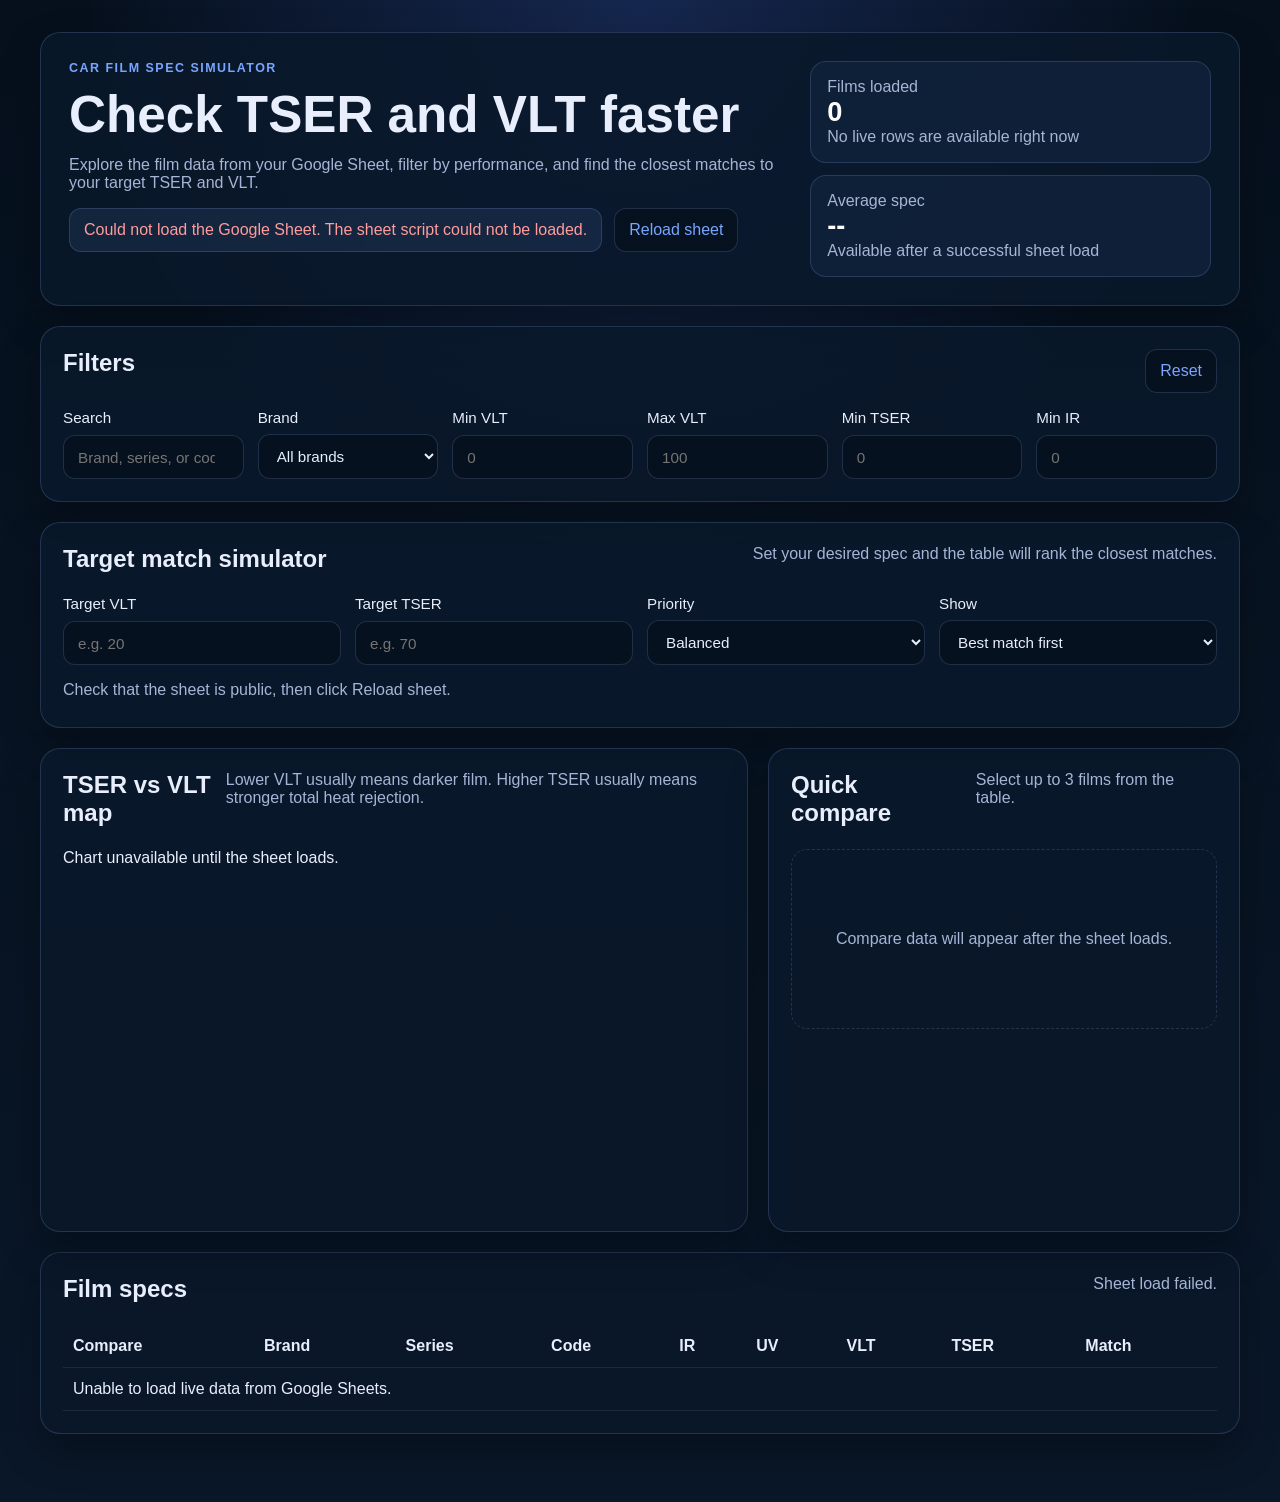
==== index.html @ b284c25b "Initial commit" ====
<!DOCTYPE html>
<html lang="en">
<head>
  <meta charset="UTF-8">
  <meta name="viewport" content="width=device-width, initial-scale=1.0">
  <title>Car Film Spec Checker</title>
  <link rel="stylesheet" href="styles.css">
</head>
<body>
  <main class="page">
    <section class="hero">
      <div>
        <p class="eyebrow">Car film spec simulator</p>
        <h1>Check TSER and VLT faster</h1>
        <p class="intro">
          Explore the film data from your Google Sheet, filter by performance, and find the closest matches to your target TSER and VLT.
        </p>
        <div class="data-source">
          <div id="dataStatus" class="data-status">Connecting to Google Sheets...</div>
          <button id="reloadData" class="ghost-button" type="button">Reload sheet</button>
        </div>
      </div>
      <div class="hero-stats" id="heroStats"></div>
    </section>

    <section class="panel controls">
      <div class="panel-heading">
        <h2>Filters</h2>
        <button id="resetFilters" class="ghost-button" type="button">Reset</button>
      </div>
      <div class="control-grid">
        <label>
          <span>Search</span>
          <input id="searchInput" type="search" placeholder="Brand, series, or code">
        </label>
        <label>
          <span>Brand</span>
          <select id="brandFilter">
            <option value="">All brands</option>
          </select>
        </label>
        <label>
          <span>Min VLT</span>
          <input id="minVlt" type="number" min="0" max="100" step="0.1" placeholder="0">
        </label>
        <label>
          <span>Max VLT</span>
          <input id="maxVlt" type="number" min="0" max="100" step="0.1" placeholder="100">
        </label>
        <label>
          <span>Min TSER</span>
          <input id="minTser" type="number" min="0" max="100" step="0.1" placeholder="0">
        </label>
        <label>
          <span>Min IR</span>
          <input id="minIr" type="number" min="0" max="100" step="0.1" placeholder="0">
        </label>
      </div>
    </section>

    <section class="panel matcher">
      <div class="panel-heading">
        <h2>Target match simulator</h2>
        <p>Set your desired spec and the table will rank the closest matches.</p>
      </div>
      <div class="control-grid">
        <label>
          <span>Target VLT</span>
          <input id="targetVlt" type="number" min="0" max="100" step="0.1" placeholder="e.g. 20">
        </label>
        <label>
          <span>Target TSER</span>
          <input id="targetTser" type="number" min="0" max="100" step="0.1" placeholder="e.g. 70">
        </label>
        <label>
          <span>Priority</span>
          <select id="priorityMode">
            <option value="balanced">Balanced</option>
            <option value="tser">Prefer TSER</option>
            <option value="vlt">Prefer VLT</option>
          </select>
        </label>
        <label>
          <span>Show</span>
          <select id="sortMode">
            <option value="match">Best match first</option>
            <option value="tser-desc">Highest TSER first</option>
            <option value="vlt-asc">Lowest VLT first</option>
            <option value="vlt-desc">Highest VLT first</option>
          </select>
        </label>
      </div>
      <div id="matchSummary" class="match-summary"></div>
    </section>

    <section class="insights-grid">
      <section class="panel">
        <div class="panel-heading">
          <h2>TSER vs VLT map</h2>
          <p>Lower VLT usually means darker film. Higher TSER usually means stronger total heat rejection.</p>
        </div>
        <div id="chart" class="chart"></div>
      </section>
      <section class="panel">
        <div class="panel-heading">
          <h2>Quick compare</h2>
          <p>Select up to 3 films from the table.</p>
        </div>
        <div id="comparePanel" class="compare-panel empty">No films selected yet.</div>
      </section>
    </section>

    <section class="panel">
      <div class="panel-heading">
        <h2>Film specs</h2>
        <p id="resultCount"></p>
      </div>
      <div class="table-wrap">
        <table>
          <thead>
            <tr>
              <th>Compare</th>
              <th>Brand</th>
              <th>Series</th>
              <th>Code</th>
              <th>IR</th>
              <th>UV</th>
              <th>VLT</th>
              <th>TSER</th>
              <th>Match</th>
            </tr>
          </thead>
          <tbody id="specTable"></tbody>
        </table>
      </div>
    </section>
  </main>

  <script src="app.js"></script>
</body>
</html>
---- styles.css ----
:root {
  color-scheme: dark;
  --bg: #07111f;
  --panel: rgba(10, 24, 43, 0.88);
  --panel-soft: rgba(17, 35, 61, 0.72);
  --border: rgba(150, 182, 255, 0.18);
  --text: #e8eefc;
  --muted: #a6b5d5;
  --accent: #78a6ff;
  --accent-strong: #4f86ff;
  --good: #4ed0a8;
  --warn: #ffd166;
  --shadow: 0 18px 40px rgba(0, 0, 0, 0.28);
}

* {
  box-sizing: border-box;
}

body {
  margin: 0;
  font-family: Inter, "Segoe UI", sans-serif;
  color: var(--text);
  background:
    radial-gradient(circle at top, rgba(77, 120, 255, 0.22), transparent 34%),
    linear-gradient(180deg, #06101d 0%, #091728 100%);
}

.page {
  width: min(1200px, calc(100% - 32px));
  margin: 0 auto;
  padding: 32px 0 48px;
}

.hero,
.panel {
  background: var(--panel);
  border: 1px solid var(--border);
  border-radius: 20px;
  box-shadow: var(--shadow);
}

.hero {
  display: grid;
  grid-template-columns: 1.8fr 1fr;
  gap: 20px;
  padding: 28px;
  margin-bottom: 20px;
}

.eyebrow {
  margin: 0 0 10px;
  text-transform: uppercase;
  letter-spacing: 0.12em;
  color: var(--accent);
  font-size: 0.78rem;
  font-weight: 700;
}

h1,
h2,
p {
  margin-top: 0;
}

h1 {
  font-size: clamp(2rem, 4vw, 3.3rem);
  margin-bottom: 12px;
}

.intro,
.panel-heading p,
#resultCount,
.match-summary,
.hero-stats .stat-label,
.hero-stats .stat-caption {
  color: var(--muted);
}

.data-source {
  display: flex;
  flex-wrap: wrap;
  align-items: center;
  gap: 12px;
}

.data-status {
  display: inline-flex;
  align-items: center;
  min-height: 44px;
  padding: 10px 14px;
  border-radius: 12px;
  background: rgba(120, 166, 255, 0.1);
  border: 1px solid var(--border);
  color: var(--text);
}

.data-status.loading {
  color: #c9d8ff;
}

.data-status.ready {
  color: var(--good);
}

.data-status.error {
  color: #ff9c9c;
}

.hero-stats {
  display: grid;
  gap: 12px;
}

.stat-card {
  padding: 16px;
  border-radius: 16px;
  background: var(--panel-soft);
  border: 1px solid var(--border);
}

.stat-value {
  display: block;
  font-size: 1.7rem;
  font-weight: 700;
  color: white;
}

.panel {
  padding: 22px;
  margin-bottom: 20px;
}

.panel-heading {
  display: flex;
  justify-content: space-between;
  gap: 12px;
  align-items: start;
  margin-bottom: 16px;
}

.panel-heading h2 {
  margin-bottom: 6px;
}

.control-grid {
  display: grid;
  grid-template-columns: repeat(auto-fit, minmax(150px, 1fr));
  gap: 14px;
}

label {
  display: grid;
  gap: 8px;
  font-size: 0.95rem;
}

input,
select,
button {
  width: 100%;
  border: 1px solid var(--border);
  border-radius: 12px;
  background: rgba(7, 17, 31, 0.9);
  color: var(--text);
  padding: 12px 14px;
  font: inherit;
}

button {
  cursor: pointer;
}

.ghost-button {
  width: auto;
  color: var(--accent);
}

.match-summary {
  margin-top: 16px;
  min-height: 24px;
}

.insights-grid {
  display: grid;
  grid-template-columns: 1.2fr 0.8fr;
  gap: 20px;
}

.chart {
  min-height: 360px;
}

.chart svg {
  width: 100%;
  height: 100%;
}

.compare-panel {
  display: grid;
  gap: 10px;
}

.compare-panel.empty {
  display: flex;
  min-height: 180px;
  align-items: center;
  justify-content: center;
  border: 1px dashed var(--border);
  border-radius: 16px;
  color: var(--muted);
}

.compare-card {
  background: var(--panel-soft);
  border: 1px solid var(--border);
  border-radius: 16px;
  padding: 16px;
}

.compare-card h3 {
  margin: 0 0 4px;
}

.compare-meta {
  color: var(--muted);
  margin-bottom: 10px;
}

.spec-grid {
  display: grid;
  grid-template-columns: repeat(2, minmax(0, 1fr));
  gap: 8px;
}

.spec-pill {
  border-radius: 999px;
  background: rgba(120, 166, 255, 0.12);
  color: white;
  padding: 8px 10px;
  font-size: 0.9rem;
}

.table-wrap {
  overflow: auto;
}

table {
  width: 100%;
  border-collapse: collapse;
  min-width: 860px;
}

th,
td {
  padding: 12px 10px;
  border-bottom: 1px solid rgba(255, 255, 255, 0.08);
  text-align: left;
}

tbody tr:hover {
  background: rgba(120, 166, 255, 0.08);
}

.match-badge {
  display: inline-flex;
  min-width: 74px;
  justify-content: center;
  padding: 6px 10px;
  border-radius: 999px;
  font-weight: 700;
}

.match-excellent {
  background: rgba(78, 208, 168, 0.15);
  color: var(--good);
}

.match-good {
  background: rgba(120, 166, 255, 0.15);
  color: #a6c3ff;
}

.match-fair {
  background: rgba(255, 209, 102, 0.15);
  color: var(--warn);
}

.axis-label,
.tick-label {
  fill: var(--muted);
  font-size: 12px;
}

.grid-line {
  stroke: rgba(255, 255, 255, 0.12);
  stroke-dasharray: 4 4;
}

.dot-label {
  fill: var(--text);
  font-size: 11px;
}

@media (max-width: 920px) {
  .hero,
  .insights-grid {
    grid-template-columns: 1fr;
  }
}
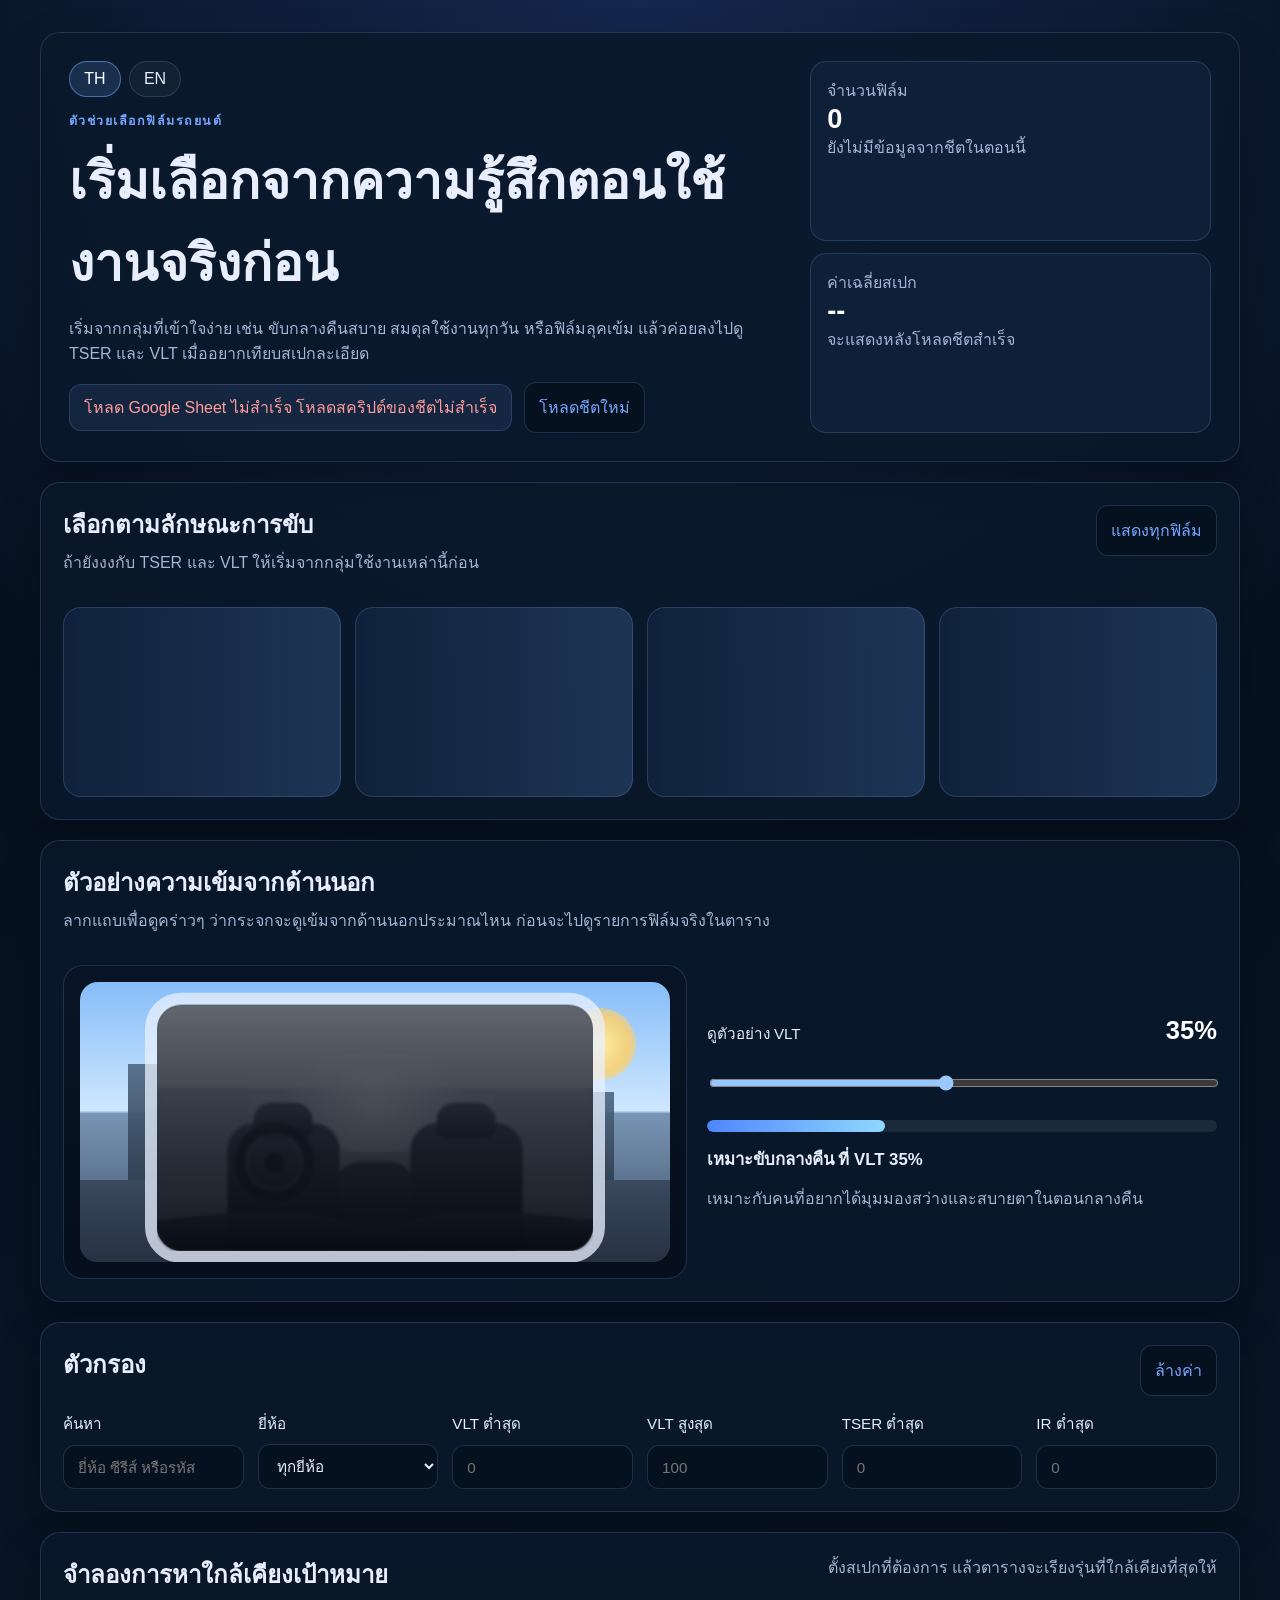
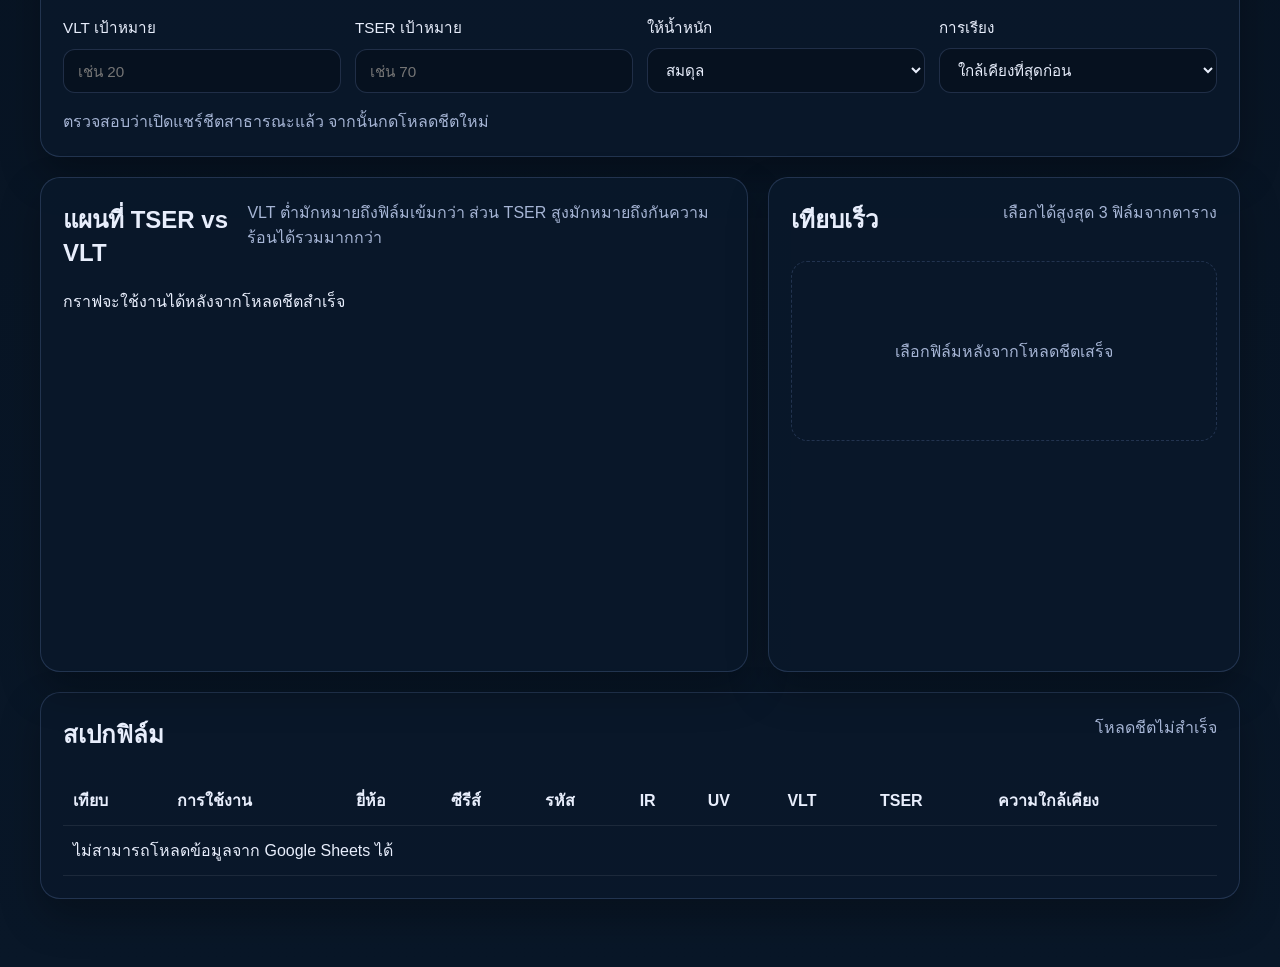
==== commit 3458dd1d: "Simplify film picker UX and remove QNAP POC" ====
--- a/index.html
+++ b/index.html
@@ -10,49 +10,111 @@
   <main class="page">
     <section class="hero">
       <div>
-        <p class="eyebrow">Car film spec simulator</p>
-        <h1>Check TSER and VLT faster</h1>
-        <p class="intro">
-          Explore the film data from your Google Sheet, filter by performance, and find the closest matches to your target TSER and VLT.
+        <div class="locale-switch" role="group" aria-label="Language switcher">
+          <button class="locale-button" type="button" data-locale="th">TH</button>
+          <button class="locale-button" type="button" data-locale="en">EN</button>
+        </div>
+        <p class="eyebrow" data-i18n="hero.eyebrow">Car film spec simulator</p>
+        <h1 data-i18n="hero.title">Pick film by driving feel first</h1>
+        <p class="intro" data-i18n="hero.intro">
+          Start with simple groups like night-friendly, balanced, or dark privacy film. Then drill into TSER and VLT only when you need exact specs.
         </p>
         <div class="data-source">
           <div id="dataStatus" class="data-status">Connecting to Google Sheets...</div>
-          <button id="reloadData" class="ghost-button" type="button">Reload sheet</button>
+          <button id="reloadData" class="ghost-button" type="button" data-i18n="actions.reloadSheet">Reload sheet</button>
         </div>
       </div>
       <div class="hero-stats" id="heroStats"></div>
     </section>
 
+    <section class="panel use-cases">
+      <div class="panel-heading">
+        <div>
+          <h2 data-i18n="useCases.heading">Pick by driving use</h2>
+          <p data-i18n="useCases.intro">Use these quick groups if TSER and VLT numbers still feel abstract.</p>
+        </div>
+        <button id="clearUseCase" class="ghost-button" type="button" data-i18n="actions.showAllFilms">Show all films</button>
+      </div>
+      <div id="useCaseGroups" class="use-case-grid"></div>
+    </section>
+
+    <section class="panel preview-panel">
+      <div class="panel-heading">
+        <div>
+          <h2 data-i18n="preview.heading">VLT outside preview</h2>
+          <p data-i18n="preview.intro">Drag the slider to estimate how dark the glass looks from outside before you compare the sheet rows.</p>
+        </div>
+      </div>
+      <div class="preview-layout">
+        <div class="preview-stage">
+          <div class="preview-scene" aria-hidden="true">
+            <div class="preview-sun"></div>
+            <div class="preview-building preview-building-a"></div>
+            <div class="preview-building preview-building-b"></div>
+            <div class="preview-road"></div>
+            <div class="preview-window-frame">
+              <div class="preview-interior" aria-hidden="true">
+                <div class="interior-headliner"></div>
+                <div class="interior-rear-glow"></div>
+                <div class="interior-seat interior-seat-left">
+                  <div class="seat-headrest"></div>
+                </div>
+                <div class="interior-seat interior-seat-right">
+                  <div class="seat-headrest"></div>
+                </div>
+                <div class="interior-console"></div>
+                <div class="interior-wheel"></div>
+                <div class="interior-dash"></div>
+              </div>
+              <div id="previewGlass" class="preview-glass"></div>
+            </div>
+          </div>
+        </div>
+        <div class="preview-controls">
+          <label class="preview-range-label" for="vltPreview">
+            <span data-i18n="preview.label">Preview VLT</span>
+            <strong id="vltPreviewValue">35%</strong>
+          </label>
+          <input id="vltPreview" type="range" min="5" max="70" step="1" value="35">
+          <div class="preview-meter" aria-hidden="true">
+            <div id="previewMeter" class="preview-meter-fill"></div>
+          </div>
+          <p id="vltPreviewLabel" class="preview-label"></p>
+          <p id="vltPreviewHint" class="preview-hint"></p>
+        </div>
+      </div>
+    </section>
+
     <section class="panel controls">
       <div class="panel-heading">
-        <h2>Filters</h2>
-        <button id="resetFilters" class="ghost-button" type="button">Reset</button>
+        <h2 data-i18n="filters.heading">Filters</h2>
+        <button id="resetFilters" class="ghost-button" type="button" data-i18n="actions.reset">Reset</button>
       </div>
       <div class="control-grid">
         <label>
-          <span>Search</span>
-          <input id="searchInput" type="search" placeholder="Brand, series, or code">
-        </label>
-        <label>
-          <span>Brand</span>
+          <span data-i18n="filters.search">Search</span>
+          <input id="searchInput" type="search" placeholder="Brand, series, or code" data-i18n-placeholder="filters.searchPlaceholder">
+        </label>
+        <label>
+          <span data-i18n="filters.brand">Brand</span>
           <select id="brandFilter">
-            <option value="">All brands</option>
+            <option value="" data-i18n="filters.allBrands">All brands</option>
           </select>
         </label>
         <label>
-          <span>Min VLT</span>
+          <span data-i18n="filters.minVlt">Min VLT</span>
           <input id="minVlt" type="number" min="0" max="100" step="0.1" placeholder="0">
         </label>
         <label>
-          <span>Max VLT</span>
+          <span data-i18n="filters.maxVlt">Max VLT</span>
           <input id="maxVlt" type="number" min="0" max="100" step="0.1" placeholder="100">
         </label>
         <label>
-          <span>Min TSER</span>
+          <span data-i18n="filters.minTser">Min TSER</span>
           <input id="minTser" type="number" min="0" max="100" step="0.1" placeholder="0">
         </label>
         <label>
-          <span>Min IR</span>
+          <span data-i18n="filters.minIr">Min IR</span>
           <input id="minIr" type="number" min="0" max="100" step="0.1" placeholder="0">
         </label>
       </div>
@@ -60,33 +122,33 @@
 
     <section class="panel matcher">
       <div class="panel-heading">
-        <h2>Target match simulator</h2>
-        <p>Set your desired spec and the table will rank the closest matches.</p>
+        <h2 data-i18n="matcher.heading">Target match simulator</h2>
+        <p data-i18n="matcher.intro">Set your desired spec and the table will rank the closest matches.</p>
       </div>
       <div class="control-grid">
         <label>
-          <span>Target VLT</span>
-          <input id="targetVlt" type="number" min="0" max="100" step="0.1" placeholder="e.g. 20">
-        </label>
-        <label>
-          <span>Target TSER</span>
-          <input id="targetTser" type="number" min="0" max="100" step="0.1" placeholder="e.g. 70">
-        </label>
-        <label>
-          <span>Priority</span>
+          <span data-i18n="matcher.targetVlt">Target VLT</span>
+          <input id="targetVlt" type="number" min="0" max="100" step="0.1" placeholder="e.g. 20" data-i18n-placeholder="matcher.targetVltPlaceholder">
+        </label>
+        <label>
+          <span data-i18n="matcher.targetTser">Target TSER</span>
+          <input id="targetTser" type="number" min="0" max="100" step="0.1" placeholder="e.g. 70" data-i18n-placeholder="matcher.targetTserPlaceholder">
+        </label>
+        <label>
+          <span data-i18n="matcher.priority">Priority</span>
           <select id="priorityMode">
-            <option value="balanced">Balanced</option>
-            <option value="tser">Prefer TSER</option>
-            <option value="vlt">Prefer VLT</option>
+            <option value="balanced" data-i18n="matcher.priorityBalanced">Balanced</option>
+            <option value="tser" data-i18n="matcher.priorityTser">Prefer TSER</option>
+            <option value="vlt" data-i18n="matcher.priorityVlt">Prefer VLT</option>
           </select>
         </label>
         <label>
-          <span>Show</span>
+          <span data-i18n="matcher.show">Show</span>
           <select id="sortMode">
-            <option value="match">Best match first</option>
-            <option value="tser-desc">Highest TSER first</option>
-            <option value="vlt-asc">Lowest VLT first</option>
-            <option value="vlt-desc">Highest VLT first</option>
+            <option value="match" data-i18n="matcher.sortMatch">Best match first</option>
+            <option value="tser-desc" data-i18n="matcher.sortTserDesc">Highest TSER first</option>
+            <option value="vlt-asc" data-i18n="matcher.sortVltAsc">Lowest VLT first</option>
+            <option value="vlt-desc" data-i18n="matcher.sortVltDesc">Highest VLT first</option>
           </select>
         </label>
       </div>
@@ -96,38 +158,39 @@
     <section class="insights-grid">
       <section class="panel">
         <div class="panel-heading">
-          <h2>TSER vs VLT map</h2>
-          <p>Lower VLT usually means darker film. Higher TSER usually means stronger total heat rejection.</p>
+          <h2 data-i18n="chart.heading">TSER vs VLT map</h2>
+          <p data-i18n="chart.intro">Lower VLT usually means darker film. Higher TSER usually means stronger total heat rejection.</p>
         </div>
         <div id="chart" class="chart"></div>
       </section>
       <section class="panel">
         <div class="panel-heading">
-          <h2>Quick compare</h2>
-          <p>Select up to 3 films from the table.</p>
-        </div>
-        <div id="comparePanel" class="compare-panel empty">No films selected yet.</div>
+          <h2 data-i18n="compare.heading">Quick compare</h2>
+          <p data-i18n="compare.intro">Select up to 3 films from the table.</p>
+        </div>
+        <div id="comparePanel" class="compare-panel empty" data-i18n="compare.empty">No films selected yet.</div>
       </section>
     </section>
 
     <section class="panel">
       <div class="panel-heading">
-        <h2>Film specs</h2>
+        <h2 data-i18n="table.heading">Film specs</h2>
         <p id="resultCount"></p>
       </div>
       <div class="table-wrap">
         <table>
           <thead>
             <tr>
-              <th>Compare</th>
-              <th>Brand</th>
-              <th>Series</th>
-              <th>Code</th>
+              <th data-i18n="table.compare">Compare</th>
+              <th data-i18n="table.use">Use</th>
+              <th data-i18n="table.brand">Brand</th>
+              <th data-i18n="table.series">Series</th>
+              <th data-i18n="table.code">Code</th>
               <th>IR</th>
               <th>UV</th>
               <th>VLT</th>
               <th>TSER</th>
-              <th>Match</th>
+              <th data-i18n="table.match">Match</th>
             </tr>
           </thead>
           <tbody id="specTable"></tbody>
--- a/styles.css
+++ b/styles.css
@@ -84,6 +84,26 @@
   gap: 12px;
 }
 
+.locale-switch {
+  display: inline-flex;
+  gap: 8px;
+  margin-bottom: 14px;
+}
+
+.locale-button {
+  width: auto;
+  min-width: 52px;
+  padding: 8px 12px;
+  border-radius: 999px;
+  background: rgba(255, 255, 255, 0.04);
+}
+
+.locale-button.active {
+  border-color: rgba(120, 166, 255, 0.55);
+  background: rgba(120, 166, 255, 0.16);
+  color: white;
+}
+
 .data-status {
   display: inline-flex;
   align-items: center;
@@ -129,6 +149,272 @@
 .panel {
   padding: 22px;
   margin-bottom: 20px;
+}
+
+.use-case-grid {
+  display: grid;
+  grid-template-columns: repeat(auto-fit, minmax(220px, 1fr));
+  gap: 14px;
+}
+
+.use-case-card {
+  display: grid;
+  gap: 10px;
+  text-align: left;
+  padding: 18px;
+  border-radius: 18px;
+  border: 1px solid var(--border);
+  background: linear-gradient(180deg, rgba(18, 37, 63, 0.9), rgba(9, 20, 36, 0.95));
+  transition: transform 180ms ease, border-color 180ms ease, box-shadow 180ms ease;
+}
+
+.use-case-card:hover,
+.use-case-card.active {
+  transform: translateY(-2px);
+  border-color: rgba(120, 166, 255, 0.5);
+  box-shadow: 0 14px 28px rgba(0, 0, 0, 0.22);
+}
+
+.use-case-card strong {
+  font-size: 1.05rem;
+}
+
+.use-case-range,
+.use-case-count {
+  color: var(--accent);
+  font-size: 0.85rem;
+  font-weight: 700;
+}
+
+.use-case-summary,
+.use-case-samples,
+.empty-copy {
+  color: var(--muted);
+  line-height: 1.5;
+}
+
+.skeleton-card {
+  min-height: 190px;
+  background: linear-gradient(90deg, rgba(18, 37, 63, 0.8), rgba(33, 58, 94, 0.9), rgba(18, 37, 63, 0.8));
+  background-size: 220% 100%;
+  animation: shimmer 1.8s linear infinite;
+}
+
+.preview-layout {
+  display: grid;
+  grid-template-columns: minmax(0, 1.1fr) minmax(280px, 0.9fr);
+  gap: 20px;
+  align-items: center;
+}
+
+.preview-stage {
+  padding: 16px;
+  border-radius: 20px;
+  border: 1px solid var(--border);
+  background: linear-gradient(180deg, rgba(9, 20, 36, 0.7), rgba(6, 14, 26, 0.92));
+}
+
+.preview-scene {
+  position: relative;
+  min-height: 280px;
+  overflow: hidden;
+  border-radius: 18px;
+  background: linear-gradient(180deg, #86bdf8 0%, #cfe7ff 46%, #7895b5 47%, #3e4d63 100%);
+}
+
+.preview-sun {
+  position: absolute;
+  top: 26px;
+  right: 34px;
+  width: 72px;
+  height: 72px;
+  border-radius: 50%;
+  background: radial-gradient(circle, rgba(255, 236, 163, 0.98) 0%, rgba(255, 209, 102, 0.84) 55%, rgba(255, 209, 102, 0) 100%);
+}
+
+.preview-building {
+  position: absolute;
+  bottom: 78px;
+  width: 120px;
+  background: linear-gradient(180deg, rgba(75, 99, 125, 0.88), rgba(48, 63, 82, 0.96));
+}
+
+.preview-building-a {
+  left: 48px;
+  height: 120px;
+}
+
+.preview-building-b {
+  right: 56px;
+  height: 92px;
+}
+
+.preview-road {
+  position: absolute;
+  inset: auto 0 0;
+  height: 82px;
+  background: linear-gradient(180deg, #3b495e 0%, #263142 100%);
+}
+
+.preview-window-frame {
+  position: absolute;
+  left: 50%;
+  top: 52%;
+  transform: translate(-50%, -50%);
+  width: min(82%, 460px);
+  aspect-ratio: 1.7 / 1;
+  border-radius: 36px;
+  border: 12px solid rgba(233, 241, 255, 0.76);
+  box-shadow: inset 0 0 0 5px rgba(12, 20, 33, 0.45);
+  overflow: hidden;
+}
+
+.preview-interior {
+  position: absolute;
+  inset: 0;
+  background:
+    linear-gradient(180deg, rgba(234, 239, 247, 0.96) 0%, rgba(178, 188, 202, 0.94) 34%, rgba(116, 128, 145, 0.96) 100%);
+}
+
+.interior-headliner,
+.interior-rear-glow,
+.interior-seat,
+.interior-console,
+.interior-wheel,
+.interior-dash,
+.seat-headrest {
+  position: absolute;
+}
+
+.interior-headliner {
+  inset: 0 0 auto;
+  height: 34%;
+  background: linear-gradient(180deg, rgba(249, 251, 255, 0.94), rgba(214, 221, 232, 0.86));
+}
+
+.interior-rear-glow {
+  left: 50%;
+  top: 20%;
+  width: 54%;
+  height: 40%;
+  transform: translateX(-50%);
+  border-radius: 50%;
+  background: radial-gradient(circle, rgba(255, 255, 255, 0.7) 0%, rgba(235, 242, 252, 0.5) 36%, rgba(235, 242, 252, 0) 72%);
+}
+
+.interior-seat {
+  bottom: -2%;
+  width: 26%;
+  height: 54%;
+  border-radius: 28px 28px 18px 18px;
+  background: linear-gradient(180deg, rgba(73, 84, 102, 0.96), rgba(30, 37, 49, 0.98));
+  box-shadow: inset 0 0 0 2px rgba(255, 255, 255, 0.08);
+}
+
+.interior-seat-left {
+  left: 16%;
+}
+
+.interior-seat-right {
+  right: 16%;
+}
+
+.seat-headrest {
+  left: 50%;
+  top: -15%;
+  width: 52%;
+  height: 26%;
+  transform: translateX(-50%);
+  border-radius: 18px 18px 10px 10px;
+  background: linear-gradient(180deg, rgba(88, 99, 118, 0.96), rgba(45, 53, 67, 0.98));
+}
+
+.interior-console {
+  left: 50%;
+  bottom: -4%;
+  width: 18%;
+  height: 40%;
+  transform: translateX(-50%);
+  border-radius: 24px 24px 10px 10px;
+  background: linear-gradient(180deg, rgba(70, 78, 93, 0.96), rgba(27, 32, 44, 0.98));
+}
+
+.interior-wheel {
+  left: 18%;
+  bottom: 20%;
+  width: 18%;
+  aspect-ratio: 1;
+  border-radius: 50%;
+  border: 10px solid rgba(40, 46, 58, 0.98);
+  box-shadow: inset 0 0 0 4px rgba(152, 163, 179, 0.16);
+}
+
+.interior-wheel::before {
+  content: "";
+  position: absolute;
+  left: 50%;
+  top: 50%;
+  width: 34%;
+  height: 34%;
+  transform: translate(-50%, -50%);
+  border-radius: 50%;
+  background: rgba(35, 41, 51, 0.96);
+}
+
+.interior-dash {
+  inset: auto 0 0;
+  height: 24%;
+  background: linear-gradient(180deg, rgba(83, 94, 110, 0.84), rgba(33, 39, 49, 0.98));
+  clip-path: polygon(0 48%, 16% 36%, 28% 32%, 38% 40%, 46% 56%, 54% 56%, 62% 40%, 72% 32%, 84% 36%, 100% 48%, 100% 100%, 0 100%);
+}
+
+.preview-glass {
+  position: absolute;
+  inset: 0;
+  background: linear-gradient(180deg, rgba(16, 22, 34, 0.65), rgba(4, 8, 16, 0.82));
+  backdrop-filter: blur(1.5px);
+}
+
+.preview-controls {
+  display: grid;
+  gap: 14px;
+}
+
+.preview-range-label {
+  display: flex;
+  justify-content: space-between;
+  align-items: baseline;
+  gap: 12px;
+}
+
+.preview-range-label strong {
+  font-size: 1.6rem;
+  color: white;
+}
+
+.preview-meter {
+  height: 12px;
+  border-radius: 999px;
+  background: rgba(255, 255, 255, 0.08);
+  overflow: hidden;
+}
+
+.preview-meter-fill {
+  height: 100%;
+  width: 35%;
+  border-radius: inherit;
+  background: linear-gradient(90deg, var(--accent-strong), #8fd8ff);
+}
+
+.preview-label {
+  margin-bottom: 0;
+  font-size: 1.05rem;
+  font-weight: 700;
+}
+
+.preview-hint {
+  color: var(--muted);
+  line-height: 1.6;
 }
 
 .panel-heading {
@@ -227,6 +513,10 @@
   margin-bottom: 10px;
 }
 
+.compare-tag-row {
+  margin-bottom: 12px;
+}
+
 .spec-grid {
   display: grid;
   grid-template-columns: repeat(2, minmax(0, 1fr));
@@ -248,7 +538,7 @@
 table {
   width: 100%;
   border-collapse: collapse;
-  min-width: 860px;
+  min-width: 980px;
 }
 
 th,
@@ -286,6 +576,37 @@
   color: var(--warn);
 }
 
+.use-case-badge {
+  display: inline-flex;
+  align-items: center;
+  justify-content: center;
+  padding: 6px 10px;
+  border-radius: 999px;
+  font-size: 0.82rem;
+  font-weight: 700;
+  white-space: nowrap;
+}
+
+.use-case-night {
+  background: rgba(78, 208, 168, 0.16);
+  color: #7af0c6;
+}
+
+.use-case-balanced {
+  background: rgba(120, 166, 255, 0.16);
+  color: #b5cbff;
+}
+
+.use-case-dark {
+  background: rgba(255, 209, 102, 0.16);
+  color: #ffe09a;
+}
+
+.use-case-privacy {
+  background: rgba(247, 140, 107, 0.16);
+  color: #ffc1a9;
+}
+
 .axis-label,
 .tick-label {
   fill: var(--muted);
@@ -302,9 +623,29 @@
   font-size: 11px;
 }
 
+button:disabled {
+  opacity: 0.55;
+  cursor: not-allowed;
+}
+
+@keyframes shimmer {
+  from {
+    background-position: 0% 0;
+  }
+
+  to {
+    background-position: 200% 0;
+  }
+}
+
 @media (max-width: 920px) {
   .hero,
-  .insights-grid {
+  .insights-grid,
+  .preview-layout {
     grid-template-columns: 1fr;
   }
-}
+
+  .preview-window-frame {
+    width: calc(100% - 28px);
+  }
+}
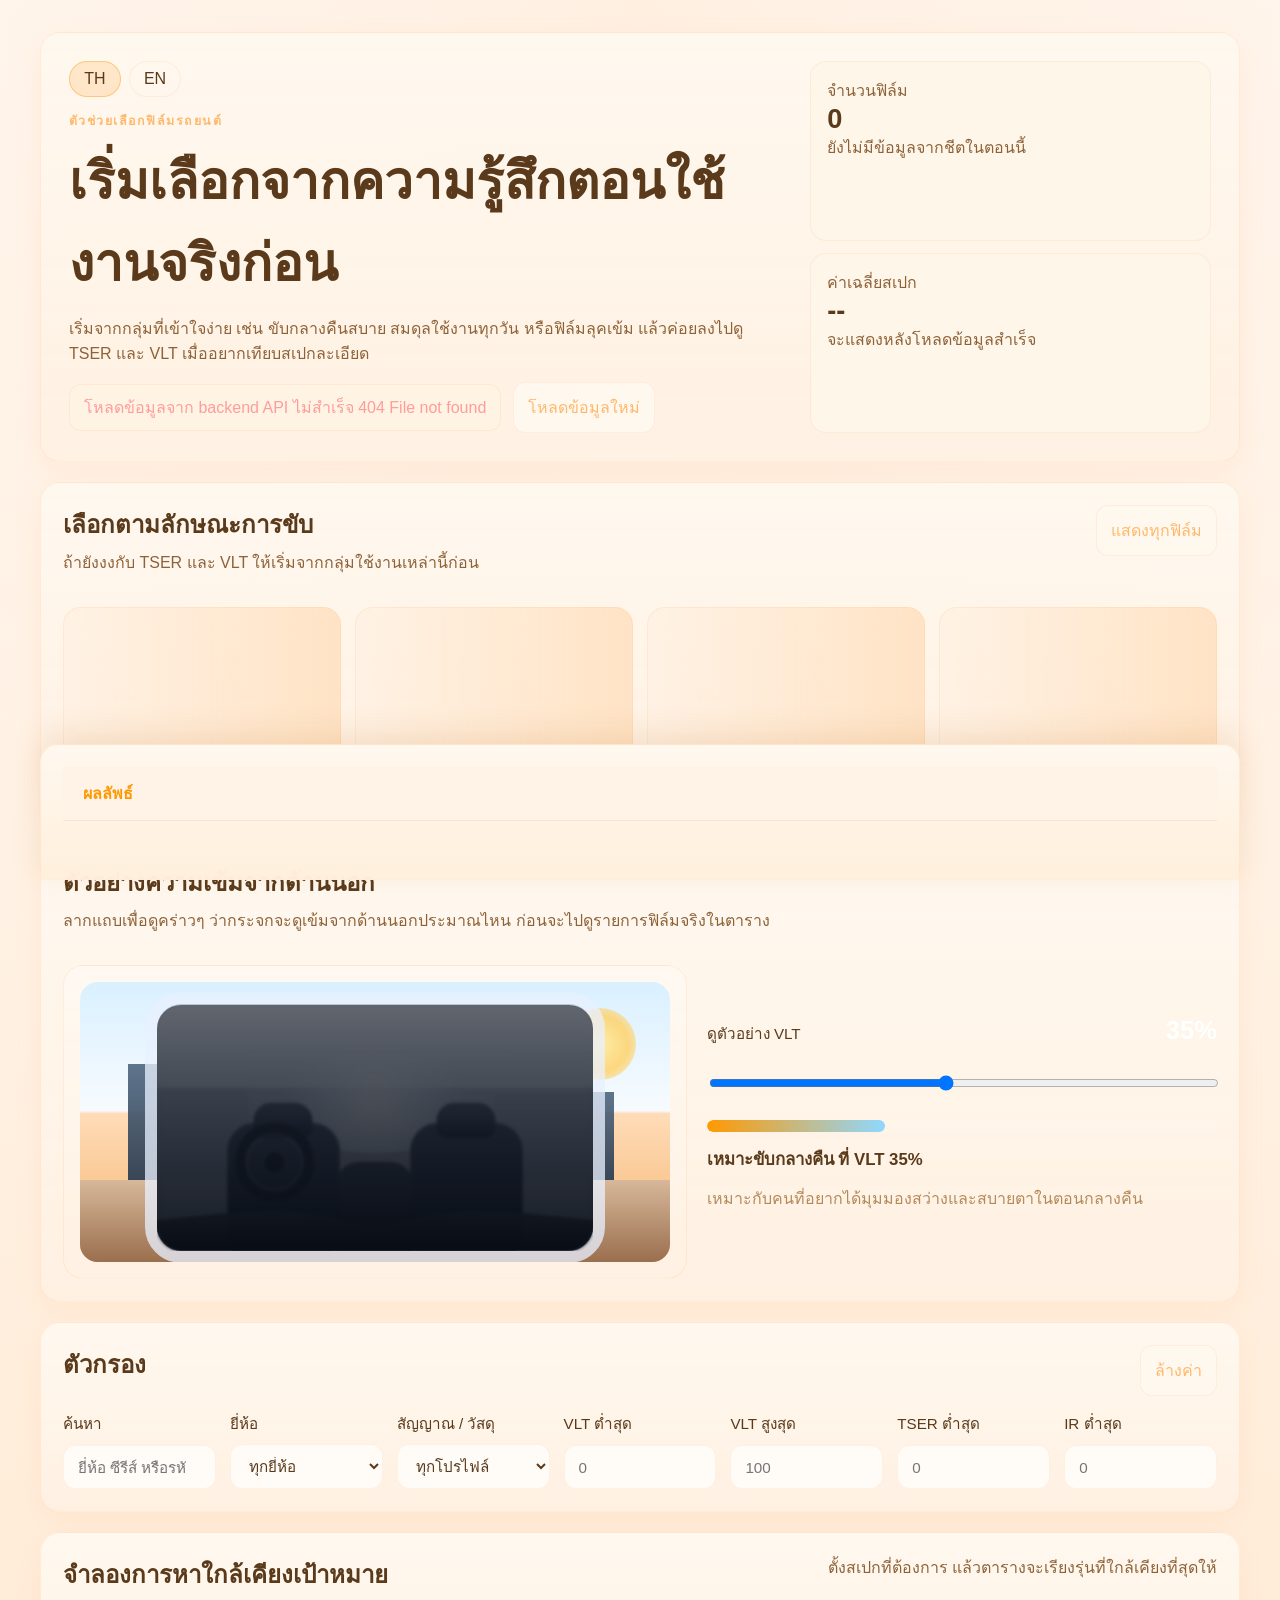
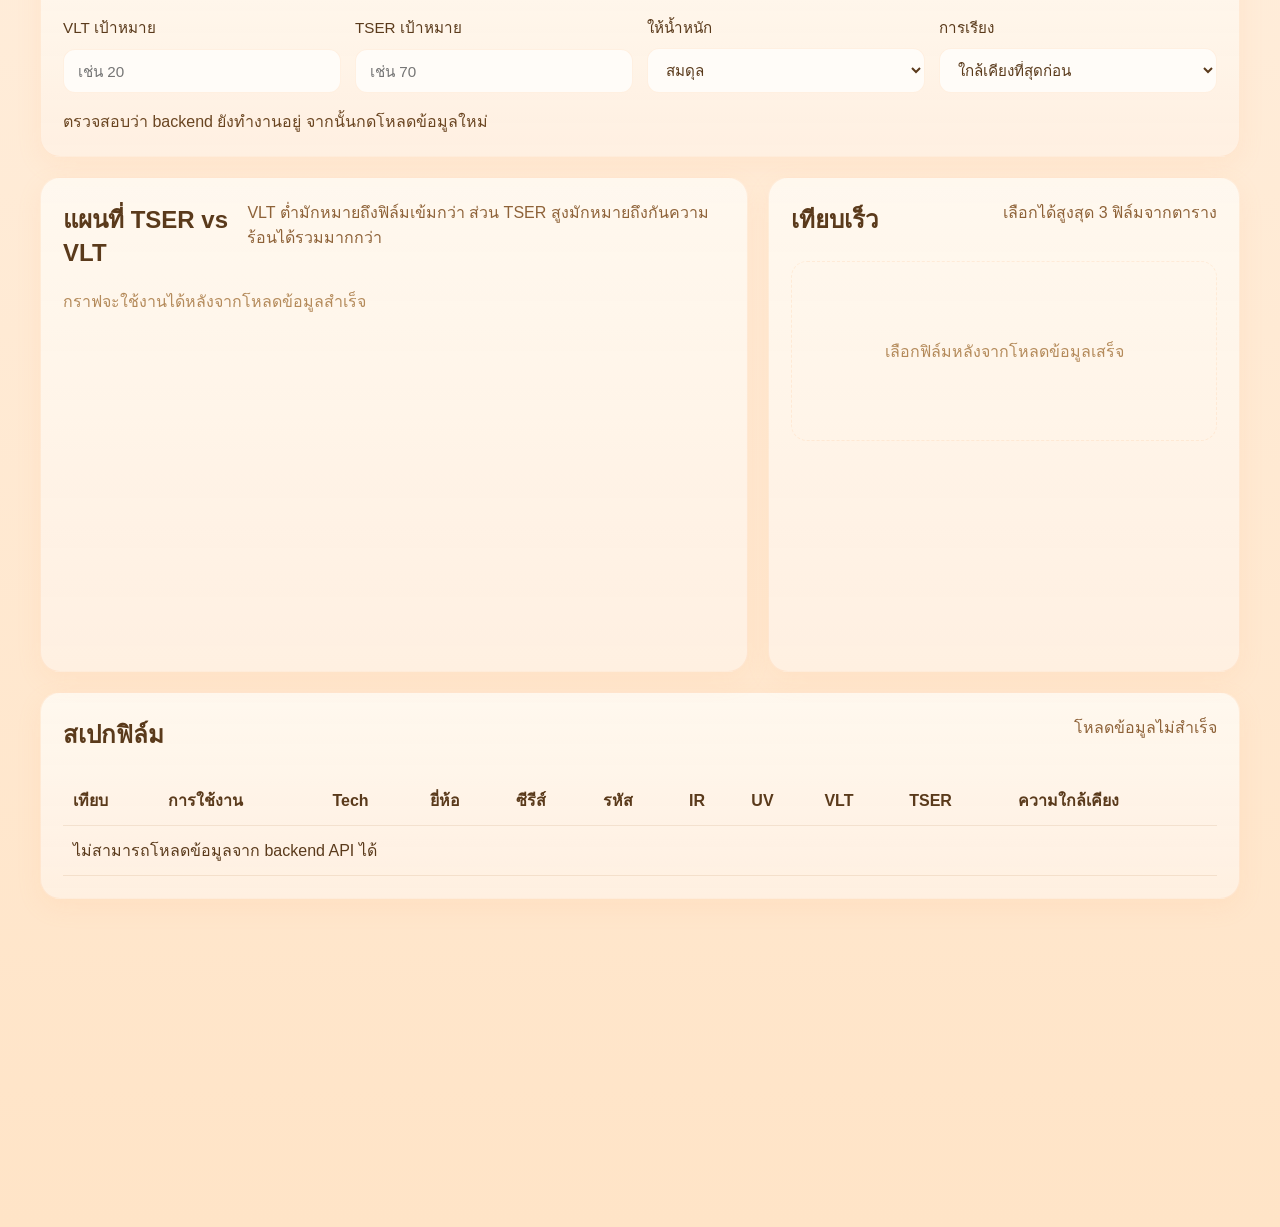
==== commit afa0a65e: "Connect frontend to backend API" ====
--- a/index.html
+++ b/index.html
@@ -20,8 +20,8 @@
           Start with simple groups like night-friendly, balanced, or dark privacy film. Then drill into TSER and VLT only when you need exact specs.
         </p>
         <div class="data-source">
-          <div id="dataStatus" class="data-status">Connecting to Google Sheets...</div>
-          <button id="reloadData" class="ghost-button" type="button" data-i18n="actions.reloadSheet">Reload sheet</button>
+          <div id="dataStatus" class="data-status">Connecting to backend API...</div>
+          <button id="reloadData" class="ghost-button" type="button" data-i18n="actions.reloadSheet">Reload data</button>
         </div>
       </div>
       <div class="hero-stats" id="heroStats"></div>
@@ -102,6 +102,16 @@
           </select>
         </label>
         <label>
+          <span data-i18n="filters.signalProfile">Signal / Material</span>
+          <select id="signalFilter">
+            <option value="" data-i18n="filters.allSignalProfiles">All signal profiles</option>
+            <option value="signal-friendly" data-i18n="filters.signalFriendly">Signal / GPS friendly</option>
+            <option value="ceramic" data-i18n="filters.ceramic">Ceramic</option>
+            <option value="ceramic100" data-i18n="filters.ceramic100">Ceramic 100%</option>
+            <option value="metalized" data-i18n="filters.metalized">Metalized</option>
+          </select>
+        </label>
+        <label>
           <span data-i18n="filters.minVlt">Min VLT</span>
           <input id="minVlt" type="number" min="0" max="100" step="0.1" placeholder="0">
         </label>
@@ -183,6 +193,7 @@
             <tr>
               <th data-i18n="table.compare">Compare</th>
               <th data-i18n="table.use">Use</th>
+              <th data-i18n="table.tech">Tech</th>
               <th data-i18n="table.brand">Brand</th>
               <th data-i18n="table.series">Series</th>
               <th data-i18n="table.code">Code</th>
@@ -196,8 +207,16 @@
           <tbody id="specTable"></tbody>
         </table>
       </div>
+      <div id="specCards" class="spec-cards"></div>
     </section>
   </main>
+
+  <section class="panel result-collapse" id="resultCollapsePanel">
+    <details id="resultCollapseDetails" open>
+      <summary>ผลลัพธ์</summary>
+      <div id="collapseResultContent" class="collapse-result-content"></div>
+    </details>
+  </section>
 
   <script src="app.js"></script>
 </body>
--- a/styles.css
+++ b/styles.css
@@ -1,16 +1,16 @@
 :root {
-  color-scheme: dark;
-  --bg: #07111f;
-  --panel: rgba(10, 24, 43, 0.88);
-  --panel-soft: rgba(17, 35, 61, 0.72);
-  --border: rgba(150, 182, 255, 0.18);
-  --text: #e8eefc;
-  --muted: #a6b5d5;
-  --accent: #78a6ff;
-  --accent-strong: #4f86ff;
+  color-scheme: light;
+  --bg: #fff7f0;
+  --panel: rgba(255, 236, 217, 0.92);
+  --panel-soft: rgba(255, 243, 227, 0.82);
+  --border: rgba(255, 183, 120, 0.18);
+  --text: #5a3a1b;
+  --muted: #b48a5a;
+  --accent: #ffb86b;
+  --accent-strong: #ff9900;
   --good: #4ed0a8;
   --warn: #ffd166;
-  --shadow: 0 18px 40px rgba(0, 0, 0, 0.28);
+  --shadow: 0 8px 24px rgba(255, 183, 120, 0.12);
 }
 
 * {
@@ -22,8 +22,9 @@
   font-family: Inter, "Segoe UI", sans-serif;
   color: var(--text);
   background:
-    radial-gradient(circle at top, rgba(77, 120, 255, 0.22), transparent 34%),
-    linear-gradient(180deg, #06101d 0%, #091728 100%);
+    radial-gradient(circle at top, rgba(255, 183, 120, 0.12), transparent 34%),
+    linear-gradient(180deg, #fff7f0 0%, #ffe4c7 100%);
+  padding-bottom: 260px;
 }
 
 .page {
@@ -34,7 +35,7 @@
 
 .hero,
 .panel {
-  background: var(--panel);
+  background: linear-gradient(180deg, rgba(255, 248, 239, 0.98), rgba(255, 240, 226, 0.94));
   border: 1px solid var(--border);
   border-radius: 20px;
   box-shadow: var(--shadow);
@@ -74,7 +75,7 @@
 .match-summary,
 .hero-stats .stat-label,
 .hero-stats .stat-caption {
-  color: var(--muted);
+  color: #8e6238;
 }
 
 .data-source {
@@ -99,9 +100,9 @@
 }
 
 .locale-button.active {
-  border-color: rgba(120, 166, 255, 0.55);
-  background: rgba(120, 166, 255, 0.16);
-  color: white;
+  border-color: rgba(255, 153, 0, 0.4);
+  background: rgba(255, 185, 107, 0.28);
+  color: var(--text);
 }
 
 .data-status {
@@ -110,13 +111,13 @@
   min-height: 44px;
   padding: 10px 14px;
   border-radius: 12px;
-  background: rgba(120, 166, 255, 0.1);
+  background: rgba(255, 243, 227, 0.96);
   border: 1px solid var(--border);
   color: var(--text);
 }
 
 .data-status.loading {
-  color: #c9d8ff;
+  color: #9a6c3d;
 }
 
 .data-status.ready {
@@ -135,7 +136,7 @@
 .stat-card {
   padding: 16px;
   border-radius: 16px;
-  background: var(--panel-soft);
+  background: rgba(255, 246, 234, 0.94);
   border: 1px solid var(--border);
 }
 
@@ -143,7 +144,7 @@
   display: block;
   font-size: 1.7rem;
   font-weight: 700;
-  color: white;
+  color: var(--text);
 }
 
 .panel {
@@ -164,15 +165,15 @@
   padding: 18px;
   border-radius: 18px;
   border: 1px solid var(--border);
-  background: linear-gradient(180deg, rgba(18, 37, 63, 0.9), rgba(9, 20, 36, 0.95));
+  background: linear-gradient(180deg, rgba(255, 250, 244, 0.98), rgba(255, 240, 226, 0.92));
   transition: transform 180ms ease, border-color 180ms ease, box-shadow 180ms ease;
 }
 
 .use-case-card:hover,
 .use-case-card.active {
   transform: translateY(-2px);
-  border-color: rgba(120, 166, 255, 0.5);
-  box-shadow: 0 14px 28px rgba(0, 0, 0, 0.22);
+  border-color: rgba(255, 153, 0, 0.38);
+  box-shadow: 0 14px 28px rgba(193, 124, 48, 0.14);
 }
 
 .use-case-card strong {
@@ -195,7 +196,7 @@
 
 .skeleton-card {
   min-height: 190px;
-  background: linear-gradient(90deg, rgba(18, 37, 63, 0.8), rgba(33, 58, 94, 0.9), rgba(18, 37, 63, 0.8));
+  background: linear-gradient(90deg, rgba(255, 240, 226, 0.72), rgba(255, 224, 191, 0.92), rgba(255, 240, 226, 0.72));
   background-size: 220% 100%;
   animation: shimmer 1.8s linear infinite;
 }
@@ -211,7 +212,7 @@
   padding: 16px;
   border-radius: 20px;
   border: 1px solid var(--border);
-  background: linear-gradient(180deg, rgba(9, 20, 36, 0.7), rgba(6, 14, 26, 0.92));
+  background: linear-gradient(180deg, rgba(255, 249, 241, 0.98), rgba(255, 240, 226, 0.94));
 }
 
 .preview-scene {
@@ -219,7 +220,7 @@
   min-height: 280px;
   overflow: hidden;
   border-radius: 18px;
-  background: linear-gradient(180deg, #86bdf8 0%, #cfe7ff 46%, #7895b5 47%, #3e4d63 100%);
+  background: linear-gradient(180deg, #d9f0ff 0%, #f7fbff 46%, #ffdcb8 47%, #f3b36c 100%);
 }
 
 .preview-sun {
@@ -253,7 +254,7 @@
   position: absolute;
   inset: auto 0 0;
   height: 82px;
-  background: linear-gradient(180deg, #3b495e 0%, #263142 100%);
+  background: linear-gradient(180deg, #d7b89a 0%, #9a6f4e 100%);
 }
 
 .preview-window-frame {
@@ -447,7 +448,7 @@
   width: 100%;
   border: 1px solid var(--border);
   border-radius: 12px;
-  background: rgba(7, 17, 31, 0.9);
+  background: rgba(255, 252, 248, 0.98);
   color: var(--text);
   padding: 12px 14px;
   font: inherit;
@@ -460,11 +461,13 @@
 .ghost-button {
   width: auto;
   color: var(--accent);
+  background: rgba(255, 248, 239, 0.98);
 }
 
 .match-summary {
   margin-top: 16px;
   min-height: 24px;
+  color: #6a4521;
 }
 
 .insights-grid {
@@ -480,6 +483,43 @@
 .chart svg {
   width: 100%;
   height: 100%;
+  display: block;
+}
+
+.chart-shell {
+  overflow-x: auto;
+  padding-bottom: 8px;
+}
+
+.chart-hint {
+  margin: 14px 0 0;
+  color: var(--muted);
+}
+
+.chart-meta-panel {
+  display: grid;
+  gap: 12px;
+  margin-top: 14px;
+  padding: 16px;
+  border-radius: 16px;
+  border: 1px solid var(--border);
+  background: rgba(255, 248, 239, 0.98);
+}
+
+.chart-hit-area {
+  cursor: pointer;
+}
+
+.chart-compare-button {
+  justify-self: start;
+}
+
+.chart-skeleton {
+  min-height: 320px;
+  border-radius: 18px;
+  background: linear-gradient(90deg, rgba(255, 240, 226, 0.72), rgba(255, 224, 191, 0.92), rgba(255, 240, 226, 0.72));
+  background-size: 220% 100%;
+  animation: shimmer 1.8s linear infinite;
 }
 
 .compare-panel {
@@ -498,7 +538,7 @@
 }
 
 .compare-card {
-  background: var(--panel-soft);
+  background: rgba(255, 248, 239, 0.98);
   border: 1px solid var(--border);
   border-radius: 16px;
   padding: 16px;
@@ -525,14 +565,72 @@
 
 .spec-pill {
   border-radius: 999px;
-  background: rgba(120, 166, 255, 0.12);
-  color: white;
+  background: rgba(255, 232, 204, 0.9);
+  color: var(--text);
   padding: 8px 10px;
   font-size: 0.9rem;
 }
 
 .table-wrap {
   overflow: auto;
+}
+
+.spec-cards {
+  display: none;
+  gap: 12px;
+}
+
+.spec-card {
+  display: grid;
+  gap: 12px;
+  padding: 16px;
+  border-radius: 16px;
+  border: 1px solid var(--border);
+  background: var(--panel-soft);
+}
+
+.spec-card-header {
+  display: flex;
+  justify-content: space-between;
+  align-items: start;
+  gap: 12px;
+}
+
+.spec-card-title {
+  font-size: 1.05rem;
+  font-weight: 700;
+}
+
+.spec-card-subtitle {
+  margin-top: 4px;
+  color: var(--muted);
+}
+
+.spec-card-toggle {
+  display: inline-flex;
+  align-items: center;
+  gap: 8px;
+}
+
+.spec-card-toggle input {
+  width: 18px;
+  height: 18px;
+  padding: 0;
+}
+
+.spec-card-tags {
+  display: flex;
+  flex-wrap: wrap;
+  gap: 8px;
+}
+
+.spec-grid-mobile {
+  grid-template-columns: repeat(2, minmax(0, 1fr));
+}
+
+.spec-card-match {
+  display: flex;
+  justify-content: flex-start;
 }
 
 table {
@@ -544,12 +642,24 @@
 th,
 td {
   padding: 12px 10px;
-  border-bottom: 1px solid rgba(255, 255, 255, 0.08);
+  border-bottom: 1px solid rgba(176, 120, 63, 0.14);
   text-align: left;
 }
 
 tbody tr:hover {
-  background: rgba(120, 166, 255, 0.08);
+  background: rgba(255, 231, 204, 0.72);
+}
+
+.table-skeleton-row td {
+  border-bottom: none;
+}
+
+.table-skeleton-line {
+  height: 42px;
+  border-radius: 12px;
+  background: linear-gradient(90deg, rgba(255, 240, 226, 0.72), rgba(255, 224, 191, 0.92), rgba(255, 240, 226, 0.72));
+  background-size: 220% 100%;
+  animation: shimmer 1.8s linear infinite;
 }
 
 .match-badge {
@@ -607,14 +717,131 @@
   color: #ffc1a9;
 }
 
+.tech-badge,
+.tech-empty,
+.cell-muted {
+  display: inline-flex;
+  align-items: center;
+  justify-content: center;
+  padding: 6px 10px;
+  border-radius: 999px;
+  font-size: 0.78rem;
+  line-height: 1.2;
+}
+
+.tech-badge {
+  margin-right: 6px;
+  margin-bottom: 6px;
+  border: 1px solid rgba(255, 255, 255, 0.08);
+}
+
+.tech-empty,
+.cell-muted {
+  color: var(--muted);
+  background: rgba(255, 255, 255, 0.04);
+}
+
+.tech-ceramic,
+.tech-ceramic100 {
+  background: rgba(120, 166, 255, 0.12);
+  color: #c6d9ff;
+}
+
+.tech-signalFriendly {
+  background: rgba(78, 208, 168, 0.14);
+  color: #91f0cf;
+}
+
+.tech-metalized {
+  background: rgba(247, 140, 107, 0.14);
+  color: #ffc1a9;
+}
+
 .axis-label,
 .tick-label {
   fill: var(--muted);
   font-size: 12px;
 }
 
+.result-collapse {
+  position: fixed;
+  left: 50%;
+  bottom: 0;
+  transform: translateX(-50%);
+  width: min(1200px, calc(100% - 24px));
+  z-index: 1000;
+  border-radius: 18px 18px 0 0;
+  border-bottom-left-radius: 0;
+  border-bottom-right-radius: 0;
+  background: linear-gradient(180deg, rgba(255, 248, 239, 0.99), rgba(255, 239, 219, 0.98));
+  box-shadow: 0 -10px 30px rgba(193, 124, 48, 0.16);
+  overflow: hidden;
+}
+
+.result-collapse details {
+  width: 100%;
+}
+
+.result-collapse summary {
+  list-style: none;
+  cursor: pointer;
+  padding: 14px 20px;
+  font-weight: 800;
+  color: var(--accent-strong);
+  background: rgba(255, 244, 232, 0.95);
+  border-bottom: 1px solid rgba(176, 120, 63, 0.12);
+}
+
+.result-collapse summary::-webkit-details-marker {
+  display: none;
+}
+
+.result-collapse[open] summary {
+  border-bottom: 1px solid rgba(176, 120, 63, 0.12);
+}
+
+.collapse-result-content {
+  padding: 16px 20px 20px;
+  color: var(--text);
+}
+
+.collapse-result-lead {
+  font-size: 1rem;
+  font-weight: 700;
+  margin-bottom: 10px;
+  color: #5b3a1a;
+}
+
+.collapse-result-list {
+  margin: 0;
+  padding-left: 1.2rem;
+  display: grid;
+  gap: 8px;
+}
+
+.collapse-result-list li {
+  background: rgba(255, 252, 247, 0.95);
+  border: 1px solid rgba(176, 120, 63, 0.14);
+  border-radius: 12px;
+  padding: 10px 12px;
+}
+
+.collapse-result-meta {
+  color: #8e6238;
+}
+
+@media (max-width: 960px) {
+  body {
+    padding-bottom: 300px;
+  }
+
+  .result-collapse {
+    width: calc(100% - 16px);
+  }
+}
+
 .grid-line {
-  stroke: rgba(255, 255, 255, 0.12);
+  stroke: rgba(176, 120, 63, 0.16);
   stroke-dasharray: 4 4;
 }
 
@@ -649,3 +876,44 @@
     width: calc(100% - 28px);
   }
 }
+
+@media (max-width: 760px) {
+  .page {
+    width: min(100% - 20px, 1200px);
+    padding-top: 20px;
+  }
+
+  .hero,
+  .panel {
+    border-radius: 18px;
+  }
+
+  .table-wrap {
+    display: none;
+  }
+
+  .spec-cards {
+    display: grid;
+  }
+
+  .panel-heading {
+    flex-direction: column;
+    align-items: stretch;
+  }
+
+  .data-source {
+    align-items: stretch;
+  }
+
+  .spec-card-header {
+    flex-direction: column;
+  }
+
+  .spec-card-toggle {
+    justify-content: space-between;
+  }
+
+  .chart-meta-panel {
+    padding: 14px;
+  }
+}
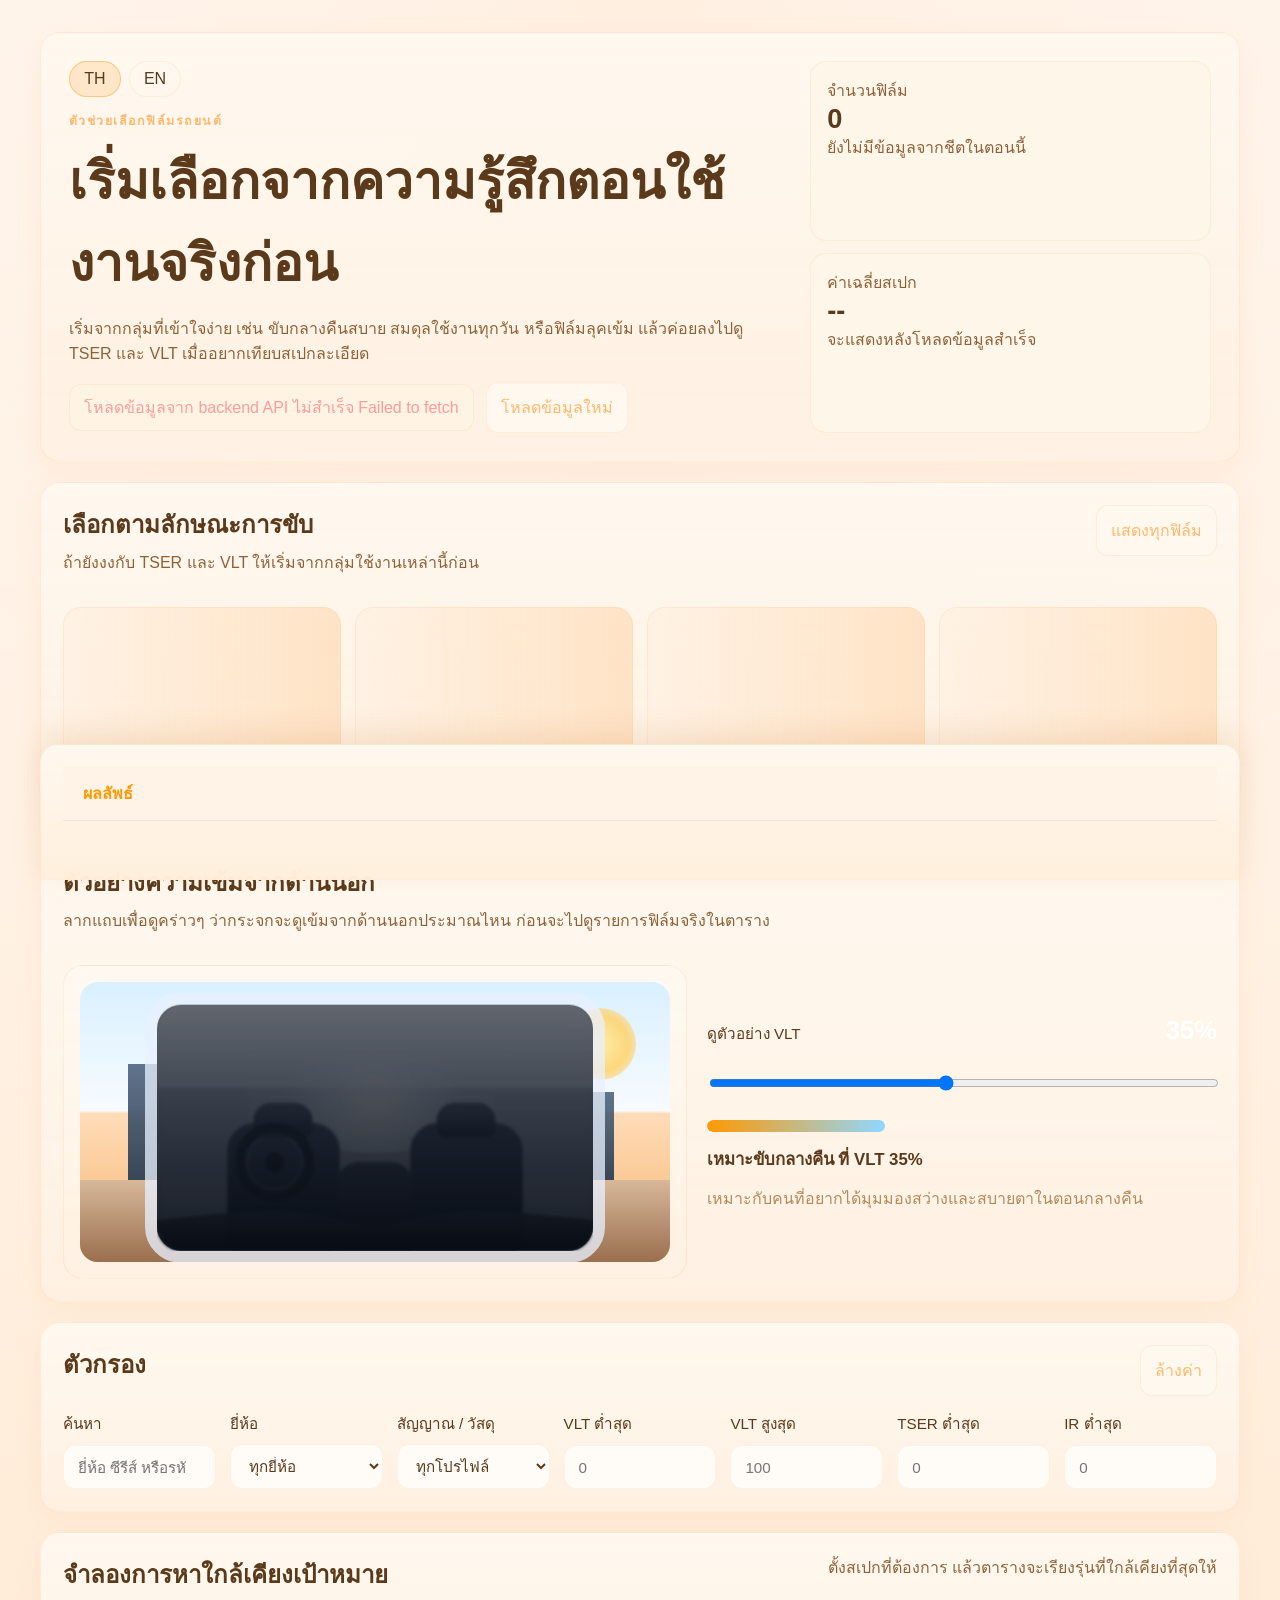
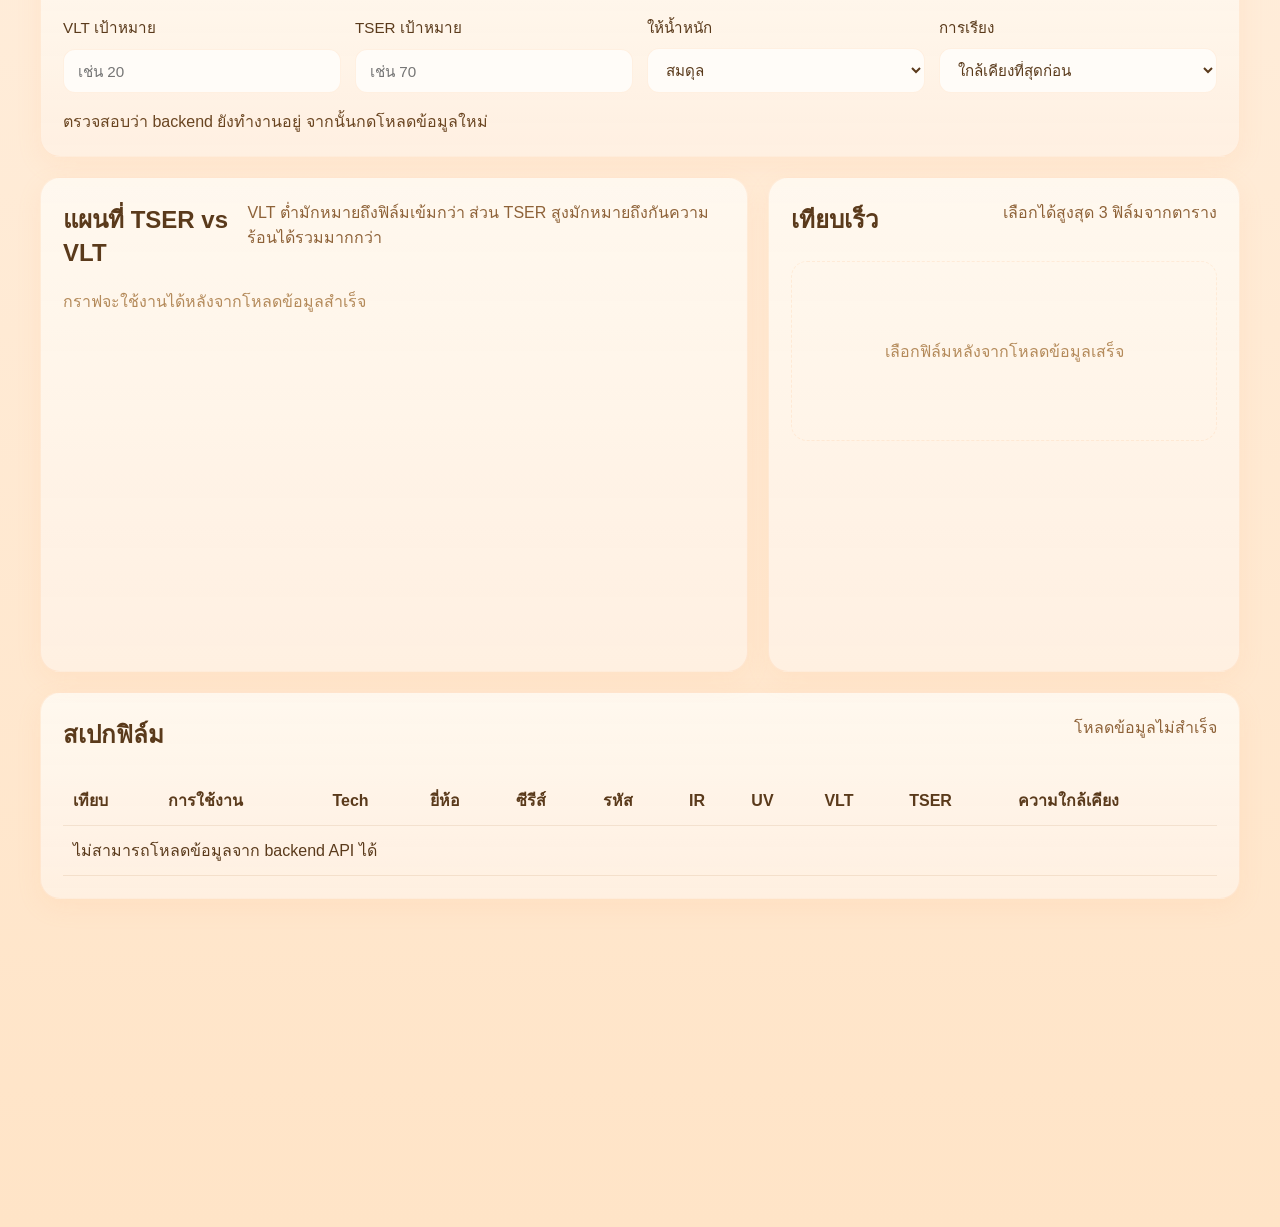
==== commit 6b5c33db: "Set frontend API base URL" ====
--- a/index.html
+++ b/index.html
@@ -218,6 +218,9 @@
     </details>
   </section>
 
+  <script>
+    window.__CARFILMCHECK_API_BASE_URL__ = "https://carfilmcheckservice.onrender.com";
+  </script>
   <script src="app.js"></script>
 </body>
 </html>
